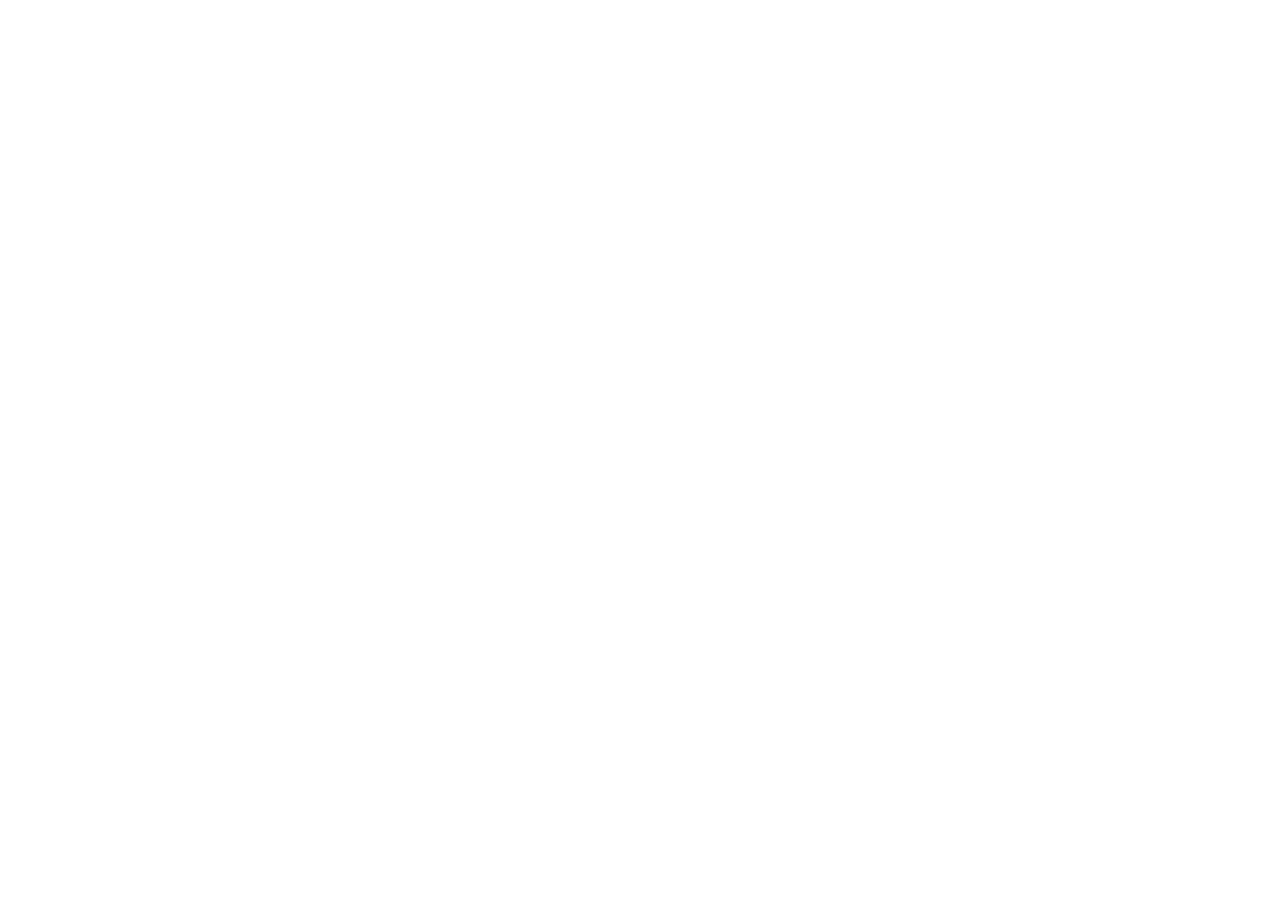
==== Social Proof/index.html @ 3c05b7b0 "Subiendo proyectos de entrenamiento por primera vez" ====
<!DOCTYPE html>
<html lang="en">
<head>
  <meta charset="UTF-8">
  <meta name="viewport" content="width=device-width, initial-scale=1.0">
  <title>Social Proof</title>
</head>
<body>
    
</body>
</html>
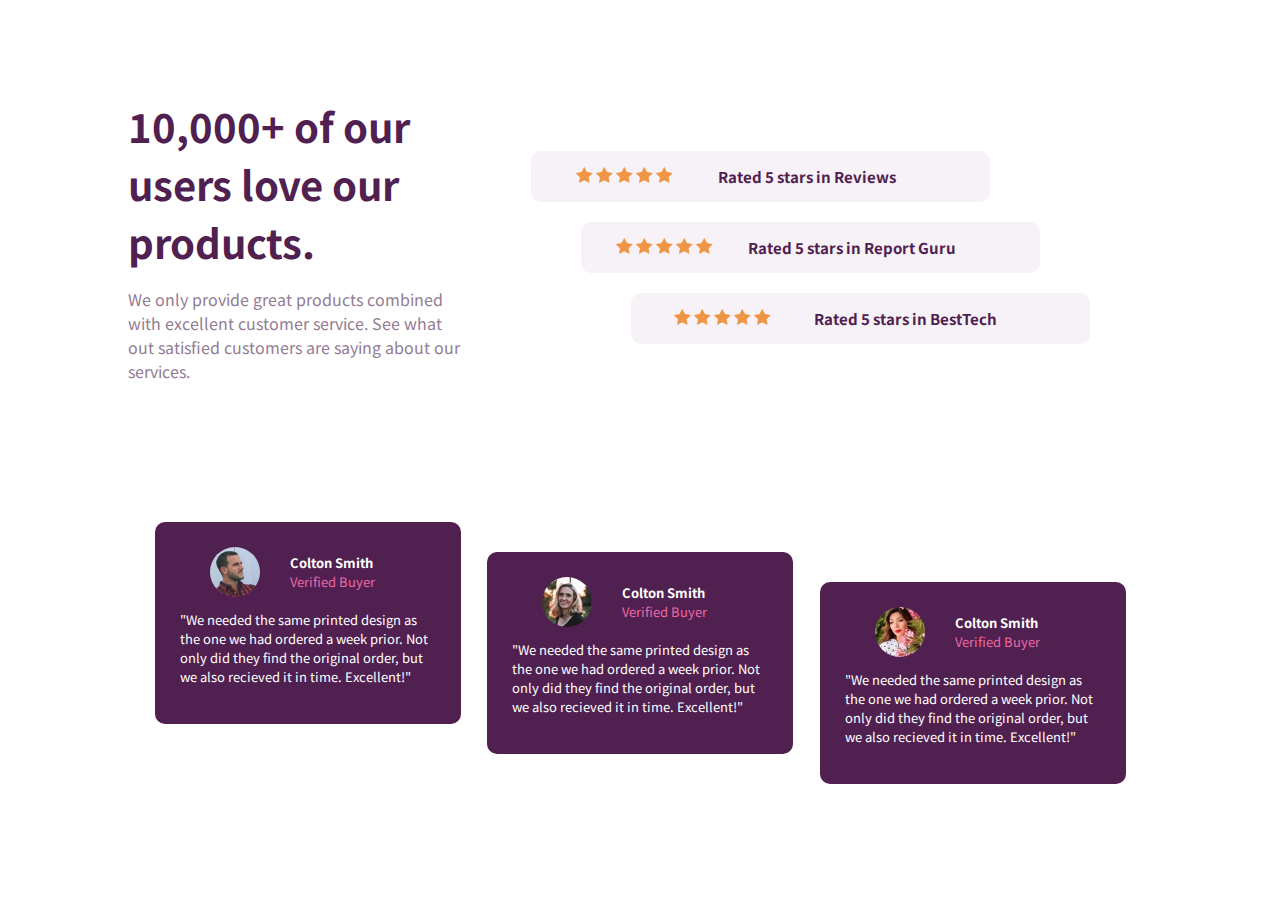
==== commit c54983de: "Terminado Social Proof" ====
--- a/Social Proof/index.html
+++ b/Social Proof/index.html
@@ -4,8 +4,101 @@
   <meta charset="UTF-8">
   <meta name="viewport" content="width=device-width, initial-scale=1.0">
   <title>Social Proof</title>
+  <link rel="stylesheet" href="style.css">
+  <link rel="preconnect" href="https://fonts.gstatic.com"> 
+<link href="https://fonts.googleapis.com/css2?family=Noto+Sans+JP:wght@300;400;500;700&display=swap" rel="stylesheet">
 </head>
 <body>
+    <section id="social-section">
+
+        <div id="top-title">
+          <h2>10,000+ of our users love our products.</h2>
+          <p>We only provide great products combined with excellent customer service. See
+            what out satisfied customers are saying about our services.
+          </p>
+        </div>
+
+        <div id="top-stars">
+          <div class="star-review" id="reviews">
+            <div class="stars">
+              <img src="images/icon-star.svg" alt="">
+              <img src="images/icon-star.svg" alt="">
+              <img src="images/icon-star.svg" alt="">
+              <img src="images/icon-star.svg" alt="">
+              <img src="images/icon-star.svg" alt="">
+            </div>
+            <p>Rated 5 stars in Reviews</p>
+          </div>
+          <div class="star-review" id="guru">
+            <div class="stars">
+              <img src="images/icon-star.svg" alt="">
+              <img src="images/icon-star.svg" alt="">
+              <img src="images/icon-star.svg" alt="">
+              <img src="images/icon-star.svg" alt="">
+              <img src="images/icon-star.svg" alt="">
+            </div>
+            <p>Rated 5 stars in Report Guru</p>
+          </div>
+  
+          <div class="star-review" id="besttech">
+            <div class="stars">
+              <img src="images/icon-star.svg" alt="">
+              <img src="images/icon-star.svg" alt="">
+              <img src="images/icon-star.svg" alt="">
+              <img src="images/icon-star.svg" alt="">
+              <img src="images/icon-star.svg" alt="">
+            </div>
+            <p>Rated 5 stars in BestTech</p>
+          </div>
     
+        </div>
+
+        <div id="testimonials">
+          <div class="testimonial" id="colton">
+            <div class="testimonial-profile">
+              <img src="images/image-colton.jpg" alt="">
+              <div class="profile-info">
+                <p style="font-weight: 700;" class="profile-name">Colton Smith</p>
+                <p style="color:hsl(333, 80%, 67%);">Verified Buyer</p>
+              </div>
+            </div>
+            <p>"We needed the same printed design as the one
+              we had ordered a week prior. Not only did they find
+              the original order, but we also recieved it in time. Excellent!"
+            </p>
+          </div>
+
+          <div class="testimonial" id="irene">
+            <div class="testimonial-profile">
+              <img src="images/image-irene.jpg" alt="">
+              <div class="profile-info">
+                <p style="font-weight: 700;" class="profile-name">Colton Smith</p>
+                <p style="color:hsl(333, 80%, 67%);">Verified Buyer</p>
+              </div>
+            </div>
+            <p>"We needed the same printed design as the one
+              we had ordered a week prior. Not only did they find
+              the original order, but we also recieved it in time. Excellent!"
+            </p>
+          </div>
+
+          <div class="testimonial" id="anne">
+            <div class="testimonial-profile">
+              <img src="images/image-anne.jpg" alt="">
+              <div class="profile-info">
+                <p style="font-weight: 700;" class="profile-name">Colton Smith</p>
+                <p style="color:hsl(333, 80%, 67%);">Verified Buyer</p>
+              </div>
+            </div>
+            <p>"We needed the same printed design as the one
+              we had ordered a week prior. Not only did they find
+              the original order, but we also recieved it in time. Excellent!"
+            </p>
+          </div>
+        </div>
+        
+      </section>
+      
+  
 </body>
 </html>--- a/Social Proof/style.css
+++ b/Social Proof/style.css
@@ -0,0 +1,240 @@
+body
+{
+    font-family: 'Noto Sans JP', sans-serif;
+    margin: 0;
+    display: flex;
+    height: 100vh;
+    justify-content: center;
+    align-items: center;
+}
+
+#social-section
+{
+    display: grid;
+    grid-template: repeat(2, 1fr) / repeat(6, 1fr);
+    height: 90%;
+    width: 80%;
+}
+
+#top-title
+{
+    grid-column: 1 / span 2;
+    display: flex;
+    justify-content: center;
+    align-items: center;
+    flex-direction: column;
+}
+
+#top-title > h2
+{
+    color: hsl(300, 43%, 22%);
+    font-size: 50px;
+    margin: 0px;
+}
+
+#top-title > p
+{
+    color: hsl(303, 10%, 53%);
+}
+
+.star-review
+{
+    background-color: hsl(300, 24%, 96%);
+    border-radius: 10px;
+    display: flex;
+    align-items: center;
+    width: 60%;
+    justify-content: space-evenly;
+    padding-right: 50px;
+    font-weight: 700;
+    font-size: 15px;
+    color: hsl(300, 43%, 22%);
+    margin: 10px 0px;
+}
+
+#reviews
+{
+    position:relative;
+    left: -50px;
+    
+}
+
+#besttech
+{
+    position: relative;
+    left: 50px;
+}
+
+
+
+#top-stars
+{
+    grid-column-start: 3;
+    grid-column-end: 7;
+    display: flex;
+    flex-direction: column;
+    justify-content: center;
+    align-items: center;
+}
+
+
+#testimonials
+{
+    grid-column: 1 / span 6;
+    display: flex;
+    justify-content: space-evenly;
+    align-items: center;
+}
+
+.testimonial
+{
+    background-color: hsl(300, 43%, 22%);
+    width: 25%;
+    border-radius: 10px;
+    color: white;
+    padding: 25px;
+    font-size: 13px;
+}
+.testimonial-profile
+{
+    display: flex;
+    justify-content: flex-start;
+    align-items: center;
+
+}
+
+.testimonial-profile > img
+{
+    border-radius: 100px;
+    width: 50px;
+    height: 50px;
+    margin-left: 30px;
+    margin-right: 30px;
+}
+
+.profile-info p
+{
+    margin: 0px;
+}
+
+#colton
+{
+    position:relative;
+    top: -30px;
+}
+
+#anne
+{
+    position: relative;
+    top: 30px;
+}
+
+
+@media only screen and (max-width: 1306px){
+   
+    #top-title > h2
+    {
+        font-size: 40px;
+    }
+}
+
+@media only screen and (max-width: 1060px){
+   
+  .star-review{
+      width: 80%;
+  }
+
+  #top-title
+  {
+      margin-bottom: 50px;
+  }
+  
+  .testimonial
+  {
+      font-size: 10px;
+  }
+
+  .testimonial-profile > img
+  {
+      width: 40px;
+      height: 40px;
+      margin: 15px;
+  }
+
+}
+
+
+
+@media only screen and (max-width: 800px)
+{
+    body{
+        height: auto;
+        padding: 50px 0px;
+    }
+    #social-section
+    {
+        display: flex;
+        flex-direction: column;
+        height: 100%;
+        align-items: center;
+        justify-content: center;
+    }
+
+    #top-stars
+    {
+        display: flex;
+        width: 100%;
+    }
+
+    .star-review
+    {
+        display: flex;
+        flex-direction: column;
+        align-items: center;
+        padding-right: 0px;
+        justify-content: center;
+        width: 90%;
+        padding: 20px 40px;
+        
+    }
+    .star-review > p{
+        margin: 0px;
+    }
+    #reviews
+    {
+        position: initial;
+    }
+
+    #besttech
+    {
+        position: initial;
+    }
+
+    #testimonials{
+        display: flex;
+        flex-direction: column;
+        align-items: center;
+        margin-top: 30px;
+
+    }
+
+    .testimonial
+    {
+        position: initial;
+        margin: 10px 0px;
+        width: 100%;
+        font-size: 14px;
+    }
+    
+    #colton
+    {
+        position: initial;
+    }
+
+    #anne
+    {
+        position: initial;
+    }
+
+
+}